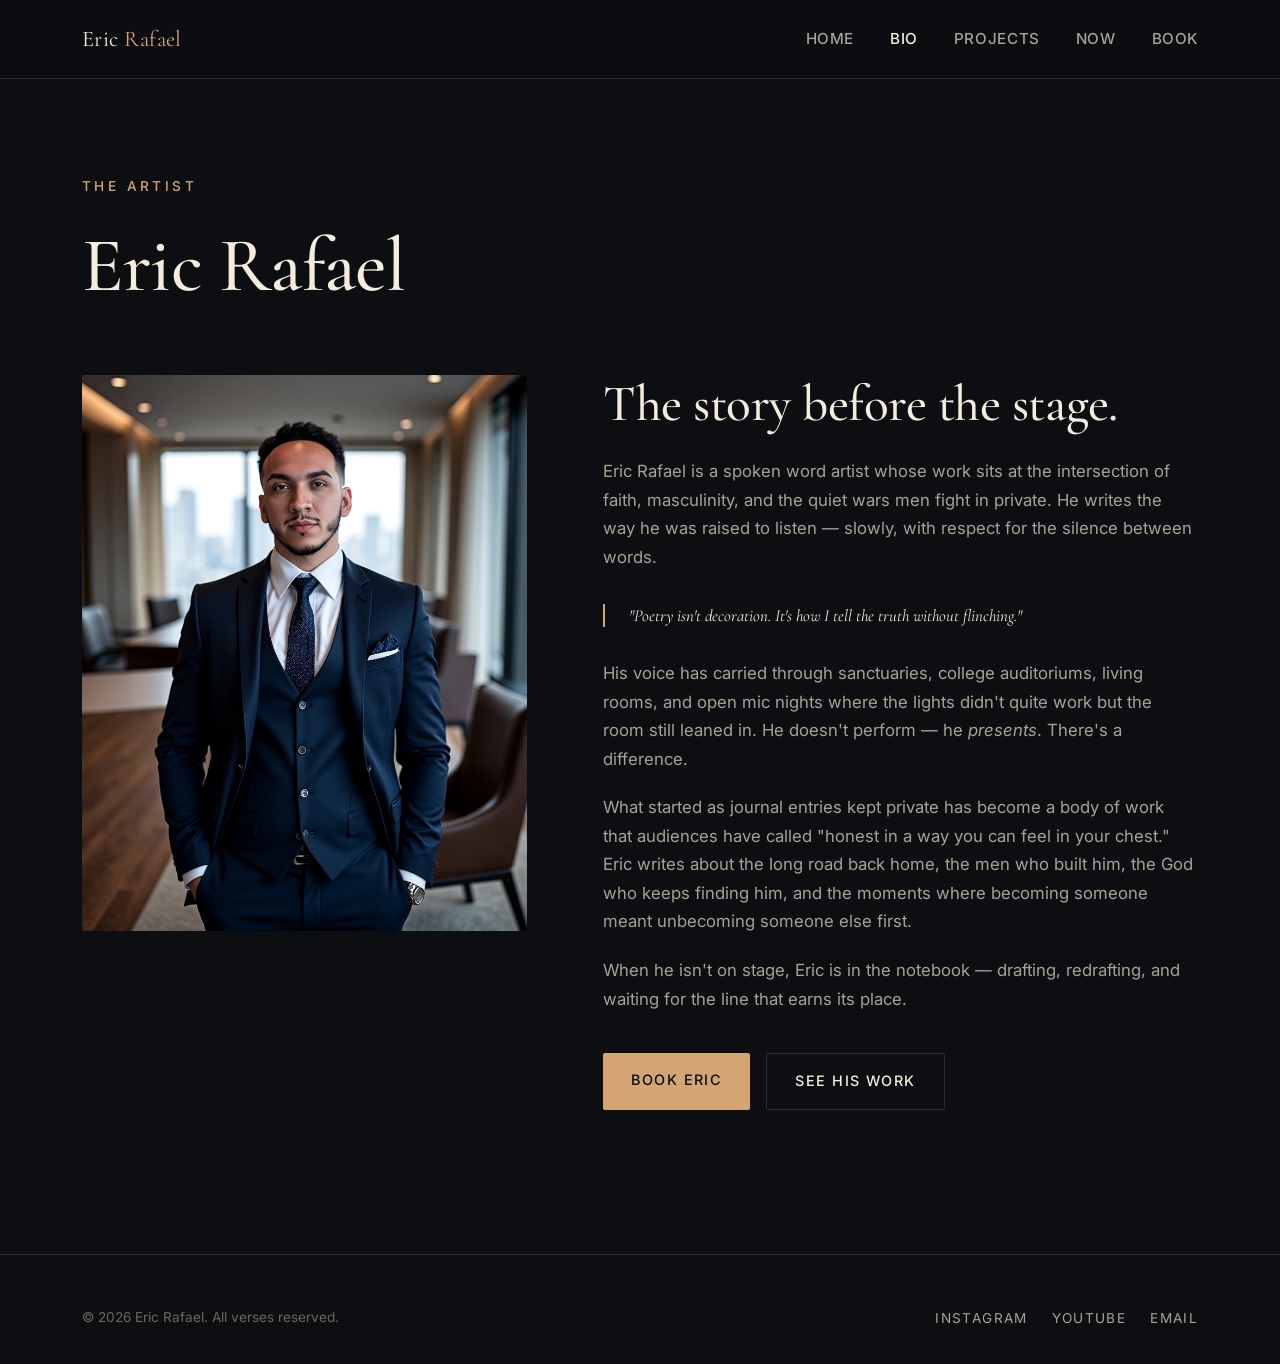
==== bio.html @ 4f829aff "Initial site for Eric Rafael spoken word" ====
<!DOCTYPE html>
<html lang="en">
<head>
  <meta charset="UTF-8" />
  <meta name="viewport" content="width=device-width, initial-scale=1.0" />
  <title>Bio — Eric Rafael</title>
  <meta name="description" content="About Eric Rafael — spoken word artist, writer, performer." />
  <link rel="preconnect" href="https://fonts.googleapis.com" />
  <link rel="preconnect" href="https://fonts.gstatic.com" crossorigin />
  <link href="https://fonts.googleapis.com/css2?family=Cormorant+Garamond:ital,wght@0,400;0,500;0,600;1,400;1,500&family=Inter:wght@300;400;500;600&display=swap" rel="stylesheet" />
  <link rel="stylesheet" href="css/style.css" />
</head>
<body>
  <nav class="nav">
    <div class="nav-inner">
      <a href="index.html" class="brand">Eric <span>Rafael</span></a>
      <button class="nav-toggle" aria-label="Toggle menu">≡</button>
      <ul class="nav-links">
        <li><a href="index.html">Home</a></li>
        <li><a href="bio.html" class="active">Bio</a></li>
        <li><a href="projects.html">Projects</a></li>
        <li><a href="now.html">Now</a></li>
        <li><a href="book.html">Book</a></li>
      </ul>
    </div>
  </nav>

  <section style="padding-top: 6rem;">
    <div class="container">
      <div class="eyebrow">The Artist</div>
      <h1 style="margin-bottom: 4rem;">Eric Rafael</h1>

      <div class="bio-grid">
        <div class="bio-photo-wrap">
          <div class="bio-photo">
            <img src="assets/eric-rafael.jpg" alt="Portrait of Eric Rafael" />
          </div>
        </div>

        <div class="bio-content">
          <h2>The story before the stage.</h2>
          <p>Eric Rafael is a spoken word artist whose work sits at the intersection of faith, masculinity, and the quiet wars men fight in private. He writes the way he was raised to listen — slowly, with respect for the silence between words.</p>

          <p class="bio-pullquote">"Poetry isn't decoration. It's how I tell the truth without flinching."</p>

          <p>His voice has carried through sanctuaries, college auditoriums, living rooms, and open mic nights where the lights didn't quite work but the room still leaned in. He doesn't perform — he <em>presents</em>. There's a difference.</p>

          <p>What started as journal entries kept private has become a body of work that audiences have called "honest in a way you can feel in your chest." Eric writes about the long road back home, the men who built him, the God who keeps finding him, and the moments where becoming someone meant unbecoming someone else first.</p>

          <p>When he isn't on stage, Eric is in the notebook — drafting, redrafting, and waiting for the line that earns its place.</p>

          <div style="display:flex; gap: 1rem; flex-wrap: wrap; margin-top: 2.5rem;">
            <a href="book.html" class="btn btn-primary">Book Eric</a>
            <a href="projects.html" class="btn btn-ghost">See His Work</a>
          </div>
        </div>
      </div>
    </div>
  </section>

  <footer>
    <div class="container">
      <div class="footer-inner">
        <p>© 2026 Eric Rafael. All verses reserved.</p>
        <ul class="socials">
          <li><a href="#">Instagram</a></li>
          <li><a href="#">YouTube</a></li>
          <li><a href="book.html">Email</a></li>
        </ul>
      </div>
    </div>
  </footer>

  <script>
    document.querySelector('.nav-toggle').addEventListener('click', () => {
      document.querySelector('.nav-links').classList.toggle('open');
    });
  </script>
</body>
</html>
---- css/style.css ----
:root {
  --bg: #0d0e12;
  --bg-elev: #15171d;
  --bg-card: #1a1d25;
  --ink: #f4ecdc;
  --ink-muted: #a8a294;
  --ink-faint: #6b6759;
  --accent: #d4a574;
  --accent-deep: #b8895a;
  --line: #2a2d36;
  --serif: 'Cormorant Garamond', 'Playfair Display', Georgia, serif;
  --sans: 'Inter', -apple-system, BlinkMacSystemFont, 'Segoe UI', sans-serif;
}

* { box-sizing: border-box; margin: 0; padding: 0; }

html { scroll-behavior: smooth; }

body {
  background: var(--bg);
  color: var(--ink);
  font-family: var(--sans);
  font-size: 17px;
  line-height: 1.7;
  -webkit-font-smoothing: antialiased;
  -moz-osx-font-smoothing: grayscale;
}

h1, h2, h3, h4 {
  font-family: var(--serif);
  font-weight: 500;
  letter-spacing: -0.01em;
  line-height: 1.15;
}

h1 { font-size: clamp(2.75rem, 6vw, 5.5rem); }
h2 { font-size: clamp(2rem, 4vw, 3.25rem); }
h3 { font-size: clamp(1.35rem, 2vw, 1.75rem); }

a { color: var(--accent); text-decoration: none; transition: color 0.2s ease; }
a:hover { color: var(--ink); }

p { color: var(--ink-muted); margin-bottom: 1.25rem; }

.container {
  max-width: 1180px;
  margin: 0 auto;
  padding: 0 2rem;
}

.container-narrow {
  max-width: 720px;
  margin: 0 auto;
  padding: 0 2rem;
}

/* Nav */
.nav {
  position: sticky;
  top: 0;
  z-index: 50;
  backdrop-filter: blur(12px);
  background: rgba(13, 14, 18, 0.85);
  border-bottom: 1px solid var(--line);
}

.nav-inner {
  display: flex;
  align-items: center;
  justify-content: space-between;
  padding: 1.25rem 2rem;
  max-width: 1180px;
  margin: 0 auto;
}

.brand {
  font-family: var(--serif);
  font-size: 1.4rem;
  letter-spacing: 0.02em;
  color: var(--ink);
}

.brand span { color: var(--accent); }

.nav-links {
  display: flex;
  gap: 2.25rem;
  list-style: none;
  font-size: 0.95rem;
  letter-spacing: 0.04em;
  text-transform: uppercase;
}

.nav-links a {
  color: var(--ink-muted);
  font-weight: 500;
}

.nav-links a:hover, .nav-links a.active {
  color: var(--ink);
}

.nav-toggle {
  display: none;
  background: none;
  border: none;
  color: var(--ink);
  font-size: 1.5rem;
  cursor: pointer;
}

/* Hero */
.hero {
  padding: 8rem 0 6rem;
  position: relative;
  overflow: hidden;
}

.hero::before {
  content: '';
  position: absolute;
  top: 20%;
  left: -10%;
  width: 60%;
  height: 60%;
  background: radial-gradient(circle, rgba(212, 165, 116, 0.08) 0%, transparent 70%);
  pointer-events: none;
}

.eyebrow {
  font-size: 0.85rem;
  letter-spacing: 0.25em;
  text-transform: uppercase;
  color: var(--accent);
  margin-bottom: 1.5rem;
  font-weight: 500;
}

.hero h1 {
  margin-bottom: 1.5rem;
}

.hero h1 em {
  color: var(--accent);
  font-style: italic;
}

.hero-lede {
  font-family: var(--serif);
  font-size: clamp(1.25rem, 2vw, 1.6rem);
  font-style: italic;
  color: var(--ink);
  max-width: 640px;
  margin-bottom: 2.5rem;
  line-height: 1.5;
}

.hero-actions {
  display: flex;
  gap: 1rem;
  flex-wrap: wrap;
}

.btn {
  display: inline-block;
  padding: 0.95rem 1.75rem;
  border-radius: 2px;
  font-size: 0.9rem;
  letter-spacing: 0.1em;
  text-transform: uppercase;
  font-weight: 500;
  transition: all 0.25s ease;
  cursor: pointer;
  border: none;
  font-family: var(--sans);
}

.btn-primary {
  background: var(--accent);
  color: var(--bg);
}

.btn-primary:hover {
  background: var(--ink);
  color: var(--bg);
}

.btn-ghost {
  background: transparent;
  color: var(--ink);
  border: 1px solid var(--line);
}

.btn-ghost:hover {
  border-color: var(--accent);
  color: var(--accent);
}

/* Sections */
section { padding: 5rem 0; }

.section-title {
  margin-bottom: 3rem;
  display: flex;
  align-items: baseline;
  gap: 1.5rem;
}

.section-title::after {
  content: '';
  flex: 1;
  height: 1px;
  background: var(--line);
}

/* Bio */
.bio-grid {
  display: grid;
  grid-template-columns: 1fr 1.3fr;
  gap: 4rem;
  align-items: start;
}

.bio-photo {
  position: relative;
  border-radius: 2px;
  overflow: hidden;
  aspect-ratio: 4 / 5;
  background: var(--bg-card);
}

.bio-photo img {
  width: 100%;
  height: 100%;
  object-fit: cover;
  display: block;
  filter: grayscale(15%) contrast(1.05);
  transition: filter 0.4s ease;
}

.bio-photo:hover img { filter: grayscale(0%) contrast(1); }

.bio-photo::after {
  content: '';
  position: absolute;
  inset: 0;
  border: 1px solid var(--accent);
  transform: translate(12px, 12px);
  pointer-events: none;
  z-index: -1;
}

.bio-photo-wrap {
  position: relative;
  padding: 0 12px 12px 0;
}

.bio-content h2 { margin-bottom: 1.5rem; }
.bio-content p { font-size: 1.05rem; }

.bio-pullquote {
  font-family: var(--serif);
  font-style: italic;
  font-size: 1.5rem;
  color: var(--ink);
  border-left: 2px solid var(--accent);
  padding-left: 1.5rem;
  margin: 2rem 0;
  line-height: 1.4;
}

/* Projects */
.projects-grid {
  display: grid;
  grid-template-columns: repeat(auto-fit, minmax(320px, 1fr));
  gap: 2rem;
}

.project-card {
  background: var(--bg-card);
  border: 1px solid var(--line);
  padding: 2.25rem;
  transition: all 0.3s ease;
  position: relative;
}

.project-card:hover {
  border-color: var(--accent);
  transform: translateY(-4px);
}

.project-card .tag {
  font-size: 0.75rem;
  letter-spacing: 0.2em;
  text-transform: uppercase;
  color: var(--accent);
  margin-bottom: 1rem;
}

.project-card h3 {
  margin-bottom: 1rem;
  color: var(--ink);
}

.project-card p {
  font-size: 0.95rem;
  margin-bottom: 1rem;
}

.project-card .meta {
  font-size: 0.8rem;
  color: var(--ink-faint);
  letter-spacing: 0.05em;
  text-transform: uppercase;
  border-top: 1px solid var(--line);
  padding-top: 1rem;
  margin-top: 1.5rem;
}

/* Current work */
.current-feature {
  background: var(--bg-elev);
  border: 1px solid var(--line);
  padding: 3.5rem;
  position: relative;
  overflow: hidden;
}

.current-feature::before {
  content: '';
  position: absolute;
  top: 0;
  left: 0;
  width: 4px;
  height: 100%;
  background: var(--accent);
}

.status-pill {
  display: inline-flex;
  align-items: center;
  gap: 0.5rem;
  font-size: 0.75rem;
  letter-spacing: 0.2em;
  text-transform: uppercase;
  color: var(--accent);
  margin-bottom: 1.5rem;
}

.status-pill::before {
  content: '';
  width: 8px;
  height: 8px;
  border-radius: 50%;
  background: var(--accent);
  animation: pulse 2s infinite;
}

@keyframes pulse {
  0%, 100% { opacity: 1; }
  50% { opacity: 0.4; }
}

.current-feature h2 { margin-bottom: 1.5rem; }
.current-feature p { font-size: 1.1rem; max-width: 640px; }

.progress-list {
  list-style: none;
  margin-top: 2.5rem;
  display: grid;
  grid-template-columns: repeat(auto-fit, minmax(220px, 1fr));
  gap: 1.5rem;
}

.progress-list li {
  padding: 1.25rem;
  background: var(--bg-card);
  border-left: 2px solid var(--accent);
}

.progress-list .label {
  display: block;
  font-size: 0.75rem;
  letter-spacing: 0.15em;
  text-transform: uppercase;
  color: var(--ink-faint);
  margin-bottom: 0.5rem;
}

.progress-list .value {
  font-family: var(--serif);
  font-size: 1.25rem;
  color: var(--ink);
}

/* Booking */
.booking-grid {
  display: grid;
  grid-template-columns: 1fr 1fr;
  gap: 4rem;
}

.booking-info h3 { margin-bottom: 1rem; }
.booking-info p { margin-bottom: 2rem; }

.contact-list {
  list-style: none;
  margin-top: 2rem;
}

.contact-list li {
  display: flex;
  align-items: center;
  gap: 1rem;
  padding: 1rem 0;
  border-bottom: 1px solid var(--line);
  font-size: 0.95rem;
}

.contact-list .label {
  font-size: 0.75rem;
  letter-spacing: 0.2em;
  text-transform: uppercase;
  color: var(--ink-faint);
  min-width: 100px;
}

form {
  background: var(--bg-card);
  border: 1px solid var(--line);
  padding: 2.5rem;
}

.form-group {
  margin-bottom: 1.5rem;
}

label {
  display: block;
  font-size: 0.8rem;
  letter-spacing: 0.15em;
  text-transform: uppercase;
  color: var(--ink-muted);
  margin-bottom: 0.5rem;
}

input, textarea, select {
  width: 100%;
  padding: 0.85rem 1rem;
  background: var(--bg);
  border: 1px solid var(--line);
  color: var(--ink);
  font-family: var(--sans);
  font-size: 1rem;
  transition: border-color 0.2s ease;
}

input:focus, textarea:focus, select:focus {
  outline: none;
  border-color: var(--accent);
}

textarea { resize: vertical; min-height: 120px; }

/* Footer */
footer {
  border-top: 1px solid var(--line);
  padding: 3rem 0 2rem;
  margin-top: 4rem;
}

.footer-inner {
  display: flex;
  justify-content: space-between;
  align-items: center;
  flex-wrap: wrap;
  gap: 1.5rem;
}

.footer-inner p {
  margin: 0;
  font-size: 0.85rem;
  color: var(--ink-faint);
}

.socials {
  display: flex;
  gap: 1.5rem;
  list-style: none;
}

.socials a {
  font-size: 0.85rem;
  letter-spacing: 0.1em;
  text-transform: uppercase;
  color: var(--ink-muted);
}

/* Responsive */
@media (max-width: 768px) {
  .nav-toggle { display: block; }
  .nav-links {
    display: none;
    position: absolute;
    top: 100%;
    left: 0;
    right: 0;
    background: var(--bg-elev);
    flex-direction: column;
    padding: 1.5rem 2rem;
    gap: 1.25rem;
    border-bottom: 1px solid var(--line);
  }
  .nav-links.open { display: flex; }
  .bio-grid, .booking-grid { grid-template-columns: 1fr; gap: 2.5rem; }
  .current-feature { padding: 2rem; }
  .hero { padding: 5rem 0 4rem; }
  section { padding: 3.5rem 0; }
}
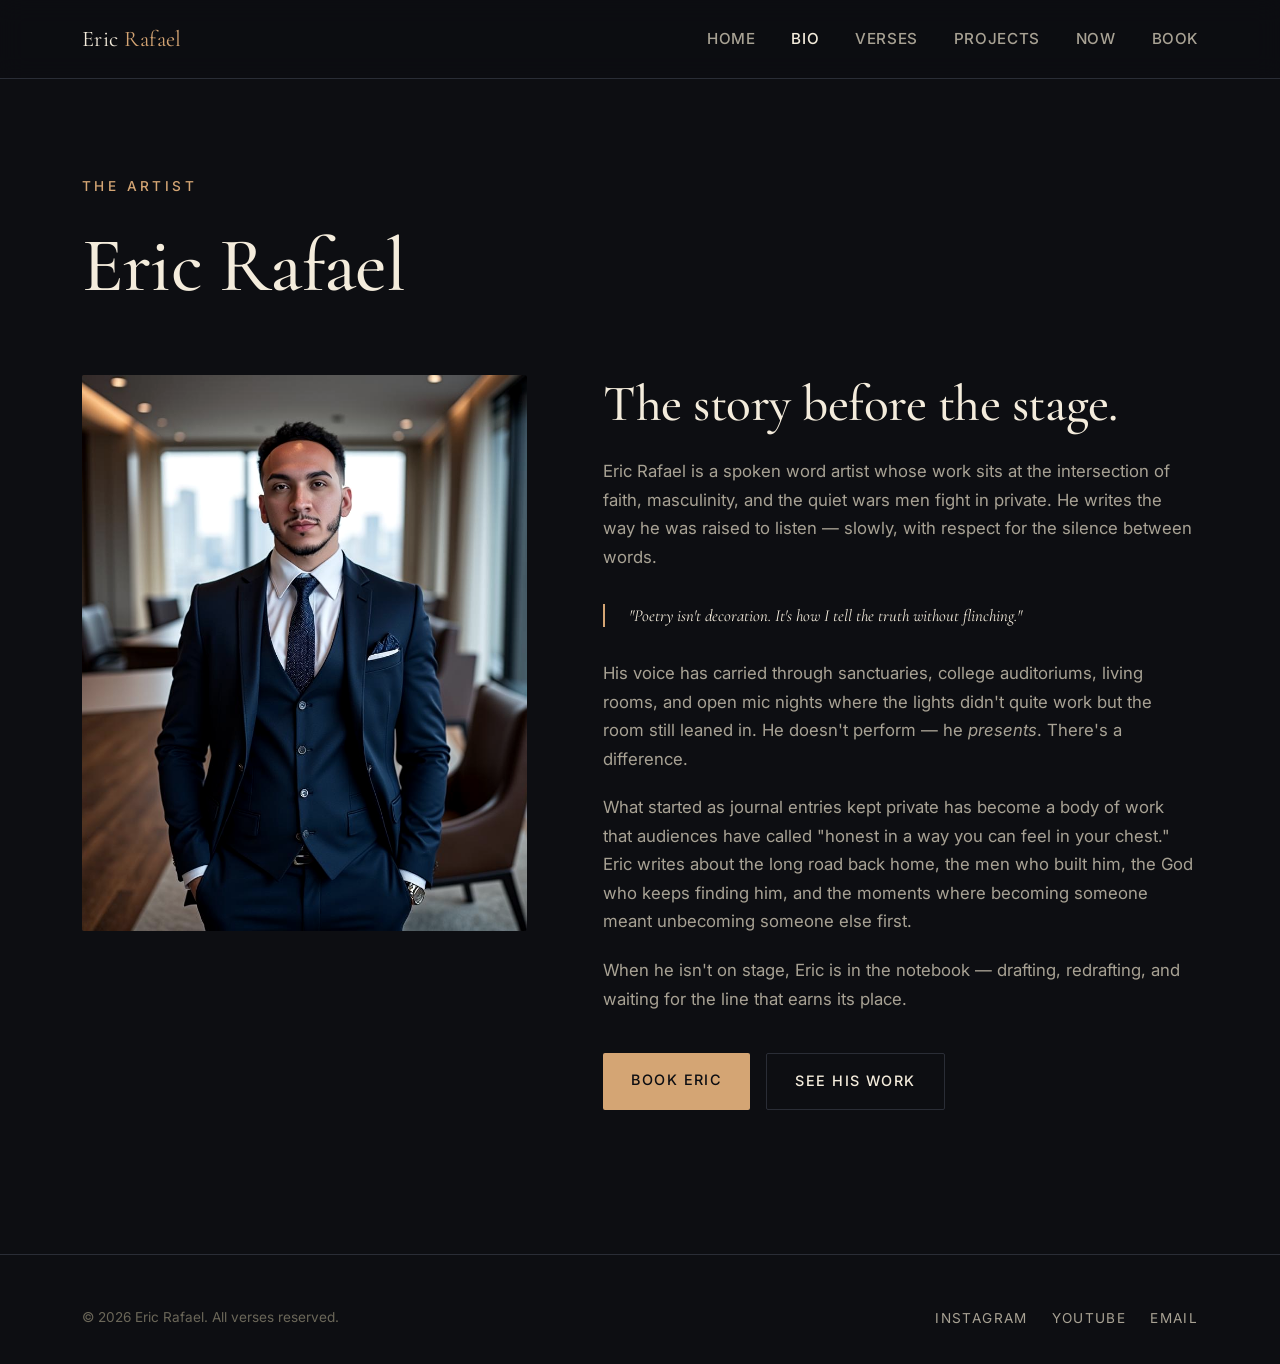
==== commit da17cd95: "Add Verses page with 5 sample pieces and paywall stub" ====
--- a/bio.html
+++ b/bio.html
@@ -18,6 +18,7 @@
       <ul class="nav-links">
         <li><a href="index.html">Home</a></li>
         <li><a href="bio.html" class="active">Bio</a></li>
+        <li><a href="verses.html">Verses</a></li>
         <li><a href="projects.html">Projects</a></li>
         <li><a href="now.html">Now</a></li>
         <li><a href="book.html">Book</a></li>
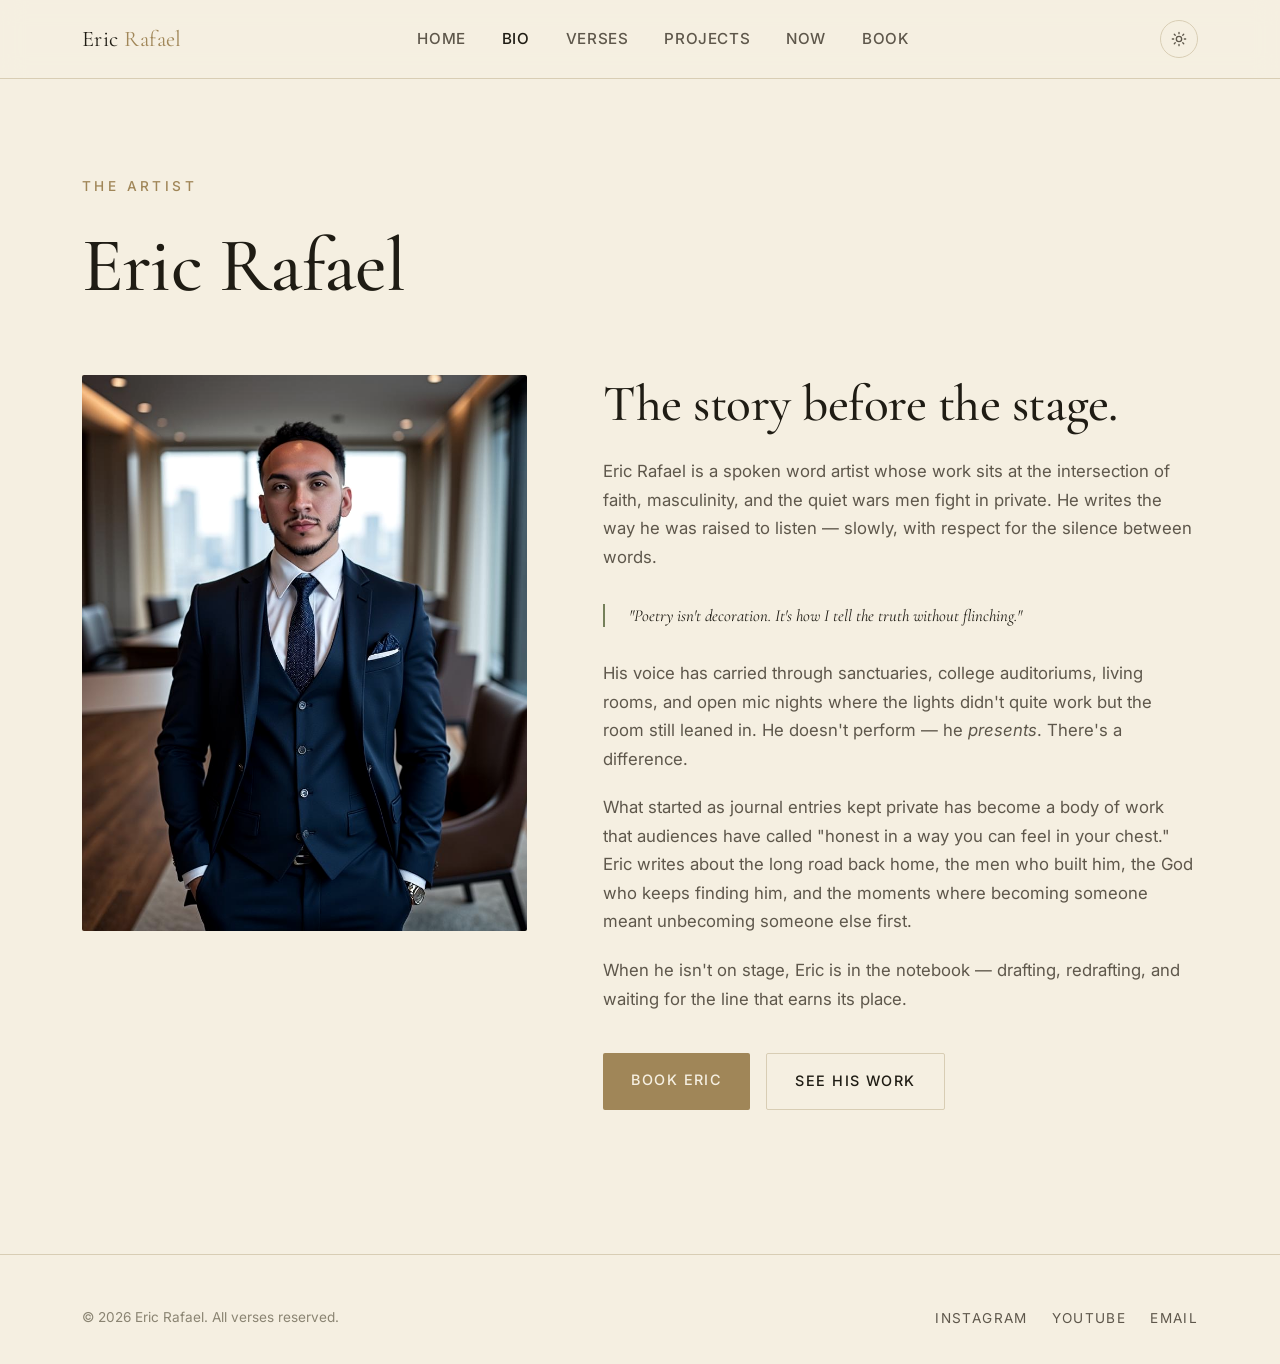
==== commit df08f516: "Add light/dark mode toggle (warm parchment light theme + persisted preference)" ====
--- a/bio.html
+++ b/bio.html
@@ -9,6 +9,7 @@
   <link rel="preconnect" href="https://fonts.gstatic.com" crossorigin />
   <link href="https://fonts.googleapis.com/css2?family=Cormorant+Garamond:ital,wght@0,400;0,500;0,600;1,400;1,500&family=Inter:wght@300;400;500;600&display=swap" rel="stylesheet" />
   <link rel="stylesheet" href="css/style.css" />
+<script src="js/theme.js"></script>
 </head>
 <body>
   <nav class="nav">
@@ -23,6 +24,10 @@
         <li><a href="now.html">Now</a></li>
         <li><a href="book.html">Book</a></li>
       </ul>
+      <button class="theme-toggle" aria-label="Toggle theme">
+        <svg class="icon-moon" viewBox="0 0 24 24" fill="currentColor"><path d="M21 12.79A9 9 0 1111.21 3 7 7 0 0021 12.79z"/></svg>
+        <svg class="icon-sun" viewBox="0 0 24 24" fill="none" stroke="currentColor" stroke-width="2" stroke-linecap="round"><circle cx="12" cy="12" r="4"/><path d="M12 2v2M12 20v2M4.93 4.93l1.41 1.41M17.66 17.66l1.41 1.41M2 12h2M20 12h2M4.93 19.07l1.41-1.41M17.66 6.34l1.41-1.41"/></svg>
+      </button>
     </div>
   </nav>
 
--- a/css/style.css
+++ b/css/style.css
@@ -1,16 +1,43 @@
-:root {
-  --bg: #0d0e12;
-  --bg-elev: #15171d;
-  --bg-card: #1a1d25;
-  --ink: #f4ecdc;
-  --ink-muted: #a8a294;
-  --ink-faint: #6b6759;
-  --accent: #d4a574;
-  --accent-deep: #b8895a;
-  --line: #2a2d36;
+:root,
+:root[data-theme="dark"] {
+  --bg: #14130f;
+  --bg-elev: #1c1a15;
+  --bg-card: #221f19;
+  --ink: #ede5d3;
+  --ink-muted: #9c948a;
+  --ink-faint: #6e6759;
+  --accent: #c5a572;
+  --accent-deep: #a08658;
+  --sage: #9aa37e;
+  --sage-deep: #75805a;
+  --olive: #9aa37e;
+  --neutral: #b8a98a;
+  --line: #2d2a23;
   --serif: 'Cormorant Garamond', 'Playfair Display', Georgia, serif;
   --sans: 'Inter', -apple-system, BlinkMacSystemFont, 'Segoe UI', sans-serif;
 }
+
+:root[data-theme="light"] {
+  --bg: #f5efe1;
+  --bg-elev: #efe6d2;
+  --bg-card: #ece2ca;
+  --ink: #1f1c14;
+  --ink-muted: #5e574b;
+  --ink-faint: #8a8472;
+  --accent: #a08658;
+  --accent-deep: #7d6740;
+  --sage: #75805a;
+  --sage-deep: #5c6745;
+  --olive: #75805a;
+  --neutral: #8a7c5e;
+  --line: #d8cdb4;
+}
+
+html { transition: background-color 0.3s ease; }
+body { transition: background-color 0.3s ease, color 0.3s ease; }
+
+.sage-accent { color: var(--sage) !important; }
+.sage-border { border-left-color: var(--sage) !important; }
 
 * { box-sizing: border-box; margin: 0; padding: 0; }
 
@@ -60,7 +87,7 @@
   top: 0;
   z-index: 50;
   backdrop-filter: blur(12px);
-  background: rgba(13, 14, 18, 0.85);
+  background: color-mix(in srgb, var(--bg) 88%, transparent);
   border-bottom: 1px solid var(--line);
 }
 
@@ -108,6 +135,35 @@
   font-size: 1.5rem;
   cursor: pointer;
 }
+
+.theme-toggle {
+  background: none;
+  border: 1px solid var(--line);
+  color: var(--ink-muted);
+  width: 38px;
+  height: 38px;
+  border-radius: 50%;
+  cursor: pointer;
+  display: inline-flex;
+  align-items: center;
+  justify-content: center;
+  transition: all 0.25s ease;
+  margin-left: 1rem;
+  padding: 0;
+}
+
+.theme-toggle:hover {
+  color: var(--accent);
+  border-color: var(--accent);
+}
+
+.theme-toggle svg { width: 16px; height: 16px; }
+.theme-toggle .icon-sun { display: none; }
+.theme-toggle .icon-moon { display: block; }
+:root[data-theme="light"] .theme-toggle .icon-sun { display: block; }
+:root[data-theme="light"] .theme-toggle .icon-moon { display: none; }
+
+.nav-actions { display: flex; align-items: center; }
 
 /* Hero */
 .hero {
@@ -263,7 +319,7 @@
   font-style: italic;
   font-size: 1.5rem;
   color: var(--ink);
-  border-left: 2px solid var(--accent);
+  border-left: 2px solid var(--sage);
   padding-left: 1.5rem;
   margin: 2rem 0;
   line-height: 1.4;
@@ -343,7 +399,7 @@
   font-size: 0.75rem;
   letter-spacing: 0.2em;
   text-transform: uppercase;
-  color: var(--accent);
+  color: var(--sage);
   margin-bottom: 1.5rem;
 }
 
@@ -352,7 +408,7 @@
   width: 8px;
   height: 8px;
   border-radius: 50%;
-  background: var(--accent);
+  background: var(--sage);
   animation: pulse 2s infinite;
 }
 
